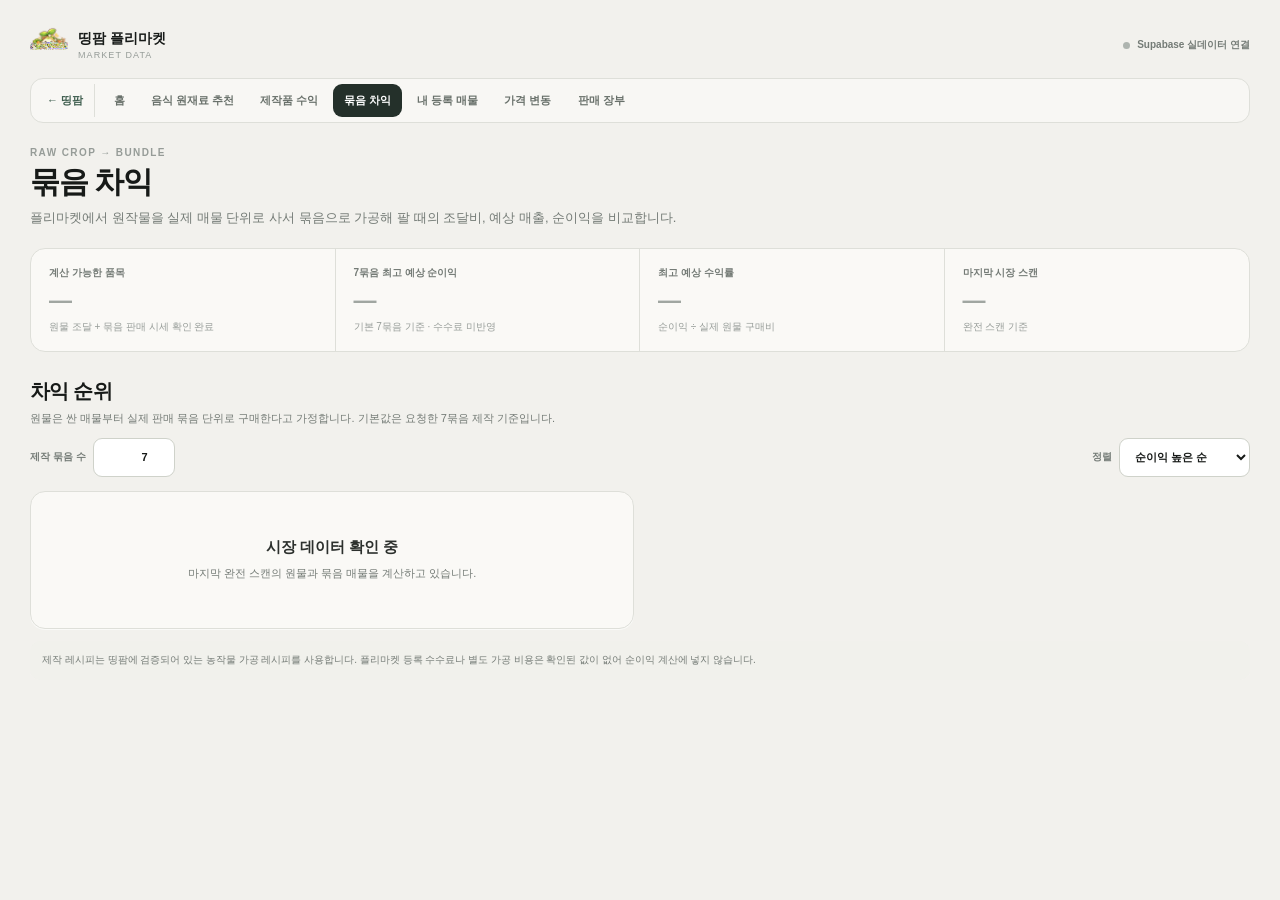
==== admin-market-bundle.html @ 26aa0b83 "feat: add bundle arbitrage page" ====
<!doctype html>
<html lang="ko">
<head>
  <meta charset="utf-8">
  <meta name="viewport" content="width=device-width,initial-scale=1">
  <meta name="robots" content="noindex,nofollow,noarchive">
  <meta name="color-scheme" content="light">
  <title>묶음 차익 | 띵팜 플리마켓</title>
  <link rel="stylesheet" href="admin-market.css?v=1.0.0">
  <link rel="icon" type="image/png" href="assets/brand/ddingfarm-logo.png">
</head>
<body>
  <main id="appView" class="shell">
    <div class="brandbar">
      <a class="brand" href="market.html">
        <img src="assets/brand/ddingfarm-logo.png" alt="띵팜">
        <span><strong>띵팜 플리마켓</strong><small>MARKET DATA</small></span>
      </a>
      <div class="top-actions"><span class="status-note">Supabase 실데이터 연결</span></div>
    </div>
    <nav class="navbar" aria-label="플리마켓 메뉴">
      <a href="index.html" class="site-back">← 띵팜</a>
      <a href="market.html">홈</a>
      <a href="admin-market-recommend.html">음식 원재료 추천</a>
      <a href="admin-market-crafting.html">제작품 수익</a>
      <a href="admin-market-bundle.html" class="active">묶음 차익</a>
      <a href="admin-market-listings.html">내 등록 매물</a>
      <a href="admin-market-history.html">가격 변동</a>
      <a href="admin-market-sales.html">판매 장부</a>
    </nav>

    <header class="topbar">
      <div>
        <p class="eyebrow">RAW CROP → BUNDLE</p>
        <h1>묶음 차익</h1>
        <p class="subtitle">플리마켓에서 원작물을 실제 매물 단위로 사서 묶음으로 가공해 팔 때의 조달비, 예상 매출, 순이익을 비교합니다.</p>
      </div>
    </header>

    <section class="metrics">
      <article class="metric"><div class="metric-head">계산 가능한 품목</div><div id="mReady" class="metric-value pending">—</div><div class="metric-foot">원물 조달 + 묶음 판매 시세 확인 완료</div></article>
      <article class="metric"><div class="metric-head">7묶음 최고 예상 순이익</div><div id="mBestNet" class="metric-value pending">—</div><div class="metric-foot">기본 7묶음 기준 · 수수료 미반영</div></article>
      <article class="metric"><div class="metric-head">최고 예상 수익률</div><div id="mBestRoi" class="metric-value pending">—</div><div class="metric-foot">순이익 ÷ 실제 원물 구매비</div></article>
      <article class="metric"><div class="metric-head">마지막 시장 스캔</div><div id="mScan" class="metric-value pending">—</div><div class="metric-foot">완전 스캔 기준</div></article>
    </section>

    <section class="section">
      <div class="section-head">
        <div><h2>차익 순위</h2><p>원물은 싼 매물부터 실제 판매 묶음 단위로 구매한다고 가정합니다. 기본값은 요청한 7묶음 제작 기준입니다.</p></div>
      </div>
      <div class="bundle-toolbar">
        <div class="bundle-toolbar-left">
          <label class="bundle-field">제작 묶음 수 <input id="targetBundles" type="number" min="1" max="999" step="1" value="7"></label>
        </div>
        <div class="bundle-toolbar-right">
          <label class="bundle-field">정렬
            <select id="bundleSort">
              <option value="net">순이익 높은 순</option>
              <option value="roi">수익률 높은 순</option>
              <option value="capital">필요 원금 낮은 순</option>
            </select>
          </label>
        </div>
      </div>
      <div id="bundleGrid" class="bundle-grid">
        <div class="panel empty-state"><strong>시장 데이터 확인 중</strong><p>마지막 완전 스캔의 원물과 묶음 매물을 계산하고 있습니다.</p></div>
      </div>
      <div class="bundle-note">제작 레시피는 띵팜에 검증되어 있는 농작물 가공 레시피를 사용합니다. 플리마켓 등록 수수료나 별도 가공 비용은 확인된 값이 없어 순이익 계산에 넣지 않습니다.</div>
    </section>
  </main>

  <div id="bundleBackdrop" class="sale-drawer-backdrop" aria-hidden="true">
    <aside class="sale-drawer bundle-drawer" role="dialog" aria-modal="true" aria-labelledby="bundleDrawerTitle">
      <div class="sale-drawer-head">
        <div><p class="eyebrow">BUNDLE DETAIL</p><h2 id="bundleDrawerTitle">묶음 차익 상세</h2></div>
        <button id="bundleDrawerClose" class="sale-drawer-close" type="button" aria-label="닫기">×</button>
      </div>
      <div id="bundleDrawerBody"></div>
    </aside>
  </div>

  <script src="admin-market-core.js?v=1.0.0"></script>
  <script src="admin-market-bundle.js?v=1.0.0"></script>
</body>
</html>
---- admin-market.css ----
:root{
  --bg:#f2f1ed;--paper:#faf9f6;--white:#fff;--ink:#171a18;--ink2:#2c302d;
  --muted:#747b76;--muted2:#969c98;--line:#dedfd9;--line2:#cfd2ca;
  --green:#194f3b;--green2:#256348;--greenSoft:#e6eee9;--amber:#8b641f;
  --amberSoft:#f7f0dd;--red:#a8473d;--redSoft:#faece9;--dark:#1d2320;
  --shadow:0 12px 35px rgba(29,34,30,.06);
  --font:"Pretendard","Pretendard Variable","Noto Sans KR",-apple-system,BlinkMacSystemFont,"Segoe UI",sans-serif;
}
*{box-sizing:border-box}
html{scroll-behavior:smooth}
body{margin:0;background:var(--bg);color:var(--ink);font-family:var(--font);font-size:14px;-webkit-font-smoothing:antialiased}
button,input,select{font:inherit}
button{cursor:pointer;color:inherit}
a{color:inherit}
button:focus-visible,input:focus-visible,select:focus-visible,a:focus-visible{outline:2px solid rgba(25,79,59,.35);outline-offset:2px}
.hidden{display:none!important}
.login{max-width:440px;margin:13vh auto 0;background:var(--white);border:1px solid var(--line);border-radius:18px;padding:26px;box-shadow:var(--shadow)}
.login h2{font-size:22px;margin:0 0 8px;letter-spacing:-.035em}
.login p{margin:0 0 18px;color:var(--muted);line-height:1.65}
.login-form{display:grid;grid-template-columns:1fr auto;gap:8px}
.login input{min-width:0;border:1px solid var(--line2);border-radius:10px;padding:12px 13px;outline:none;background:#fff}
.login input:focus{border-color:#8ca797;box-shadow:0 0 0 3px #edf3ef}
.login-msg{min-height:20px;margin-top:10px;color:var(--red);font-size:12px}
.shell{max-width:1480px;margin:0 auto;padding:26px 30px 72px}
.brandbar{display:flex;align-items:center;justify-content:space-between;gap:18px;margin-bottom:14px}
.brand{display:flex;align-items:center;gap:10px;text-decoration:none}
.brand img{width:38px;height:38px;object-fit:contain}
.brand strong{display:block;font-size:14px}
.brand small{display:block;margin-top:2px;color:var(--muted2);font-size:9px;letter-spacing:.12em}
.navbar{display:flex;align-items:center;gap:4px;overflow:auto;border:1px solid var(--line);background:rgba(250,249,246,.78);border-radius:13px;padding:5px;margin-bottom:24px}
.navbar a{flex:0 0 auto;text-decoration:none;padding:9px 11px;border-radius:9px;color:#68706a;font-size:11px;font-weight:760;white-space:nowrap}
.navbar a:hover{background:#fff;color:#202522}
.navbar a.active{background:#24302a;color:#fff}
.topbar{display:flex;justify-content:space-between;align-items:flex-start;gap:22px;margin-bottom:20px}
.eyebrow{margin:0 0 7px;color:var(--muted2);font-size:10px;font-weight:850;letter-spacing:.14em}
h1{margin:0;font-size:30px;line-height:1.12;letter-spacing:-.045em;font-weight:780}
.subtitle{margin:9px 0 0;color:var(--muted);font-size:13px;line-height:1.6}
.top-actions{display:flex;align-items:center;gap:8px}
.btn{border:1px solid var(--line2);background:var(--paper);border-radius:10px;height:39px;padding:0 14px;font-weight:750;font-size:12px}
.btn:hover{background:#fff;border-color:#bfc5be}
.btn.primary{background:var(--green);border-color:var(--green);color:#fff}
.btn.primary:hover{background:#143f30}
.preview-badge{display:inline-flex;align-items:center;gap:6px;border:1px solid #d8ded9;background:#f6f8f6;border-radius:999px;padding:6px 9px;color:#5e6962;font-size:10px;font-weight:750}
.preview-badge:before{content:"";width:6px;height:6px;border-radius:50%;background:#8ba596}
.panel{background:var(--paper);border:1px solid var(--line);border-radius:15px;box-shadow:0 1px 0 rgba(255,255,255,.65)}
.section{margin-top:26px}
.section-head{display:flex;justify-content:space-between;align-items:flex-end;gap:18px;margin-bottom:11px}
.section-head h2{font-size:20px;margin:0;letter-spacing:-.035em}
.section-head p{margin:5px 0 0;color:var(--muted);font-size:11px;line-height:1.5}
.scan-strip{display:grid;grid-template-columns:auto 1fr auto;align-items:center;gap:16px;border:1px solid var(--line);background:var(--paper);border-radius:14px;padding:15px 17px;margin-bottom:14px}
.scan-dot{width:10px;height:10px;border-radius:50%;background:#72a486;box-shadow:0 0 0 5px #e6eee9}\n.scan-dot.idle{background:#aeb4af;box-shadow:0 0 0 5px #eceeea}
.scan-dot.stale{background:#c18c2e;box-shadow:0 0 0 5px #f8efd9}
.scan-title{font-weight:800;font-size:13px}
.scan-copy{margin-top:4px;color:var(--muted);font-size:12px;line-height:1.45}
.scan-age{font-size:12px;font-weight:800;color:var(--green);white-space:nowrap}
.scan-age.stale{color:var(--amber)}
.metrics{display:grid;grid-template-columns:repeat(4,minmax(0,1fr));border:1px solid var(--line);border-radius:15px;background:var(--paper);overflow:hidden}
.metric{padding:17px 18px;min-height:94px;border-right:1px solid var(--line)}
.metric:last-child{border-right:0}
.metric-head{color:var(--muted);font-size:10px;font-weight:750}
.metric-value{margin-top:9px;font-size:23px;line-height:1;font-weight:820;letter-spacing:-.035em}
.metric-foot{margin-top:8px;color:var(--muted2);font-size:10px;line-height:1.4}
.cards{display:grid;grid-template-columns:repeat(3,minmax(0,1fr));gap:12px}
.link-card{display:block;text-decoration:none;padding:18px;transition:.15s ease}
.link-card:hover{transform:translateY(-2px);background:#fff;border-color:#cfd5ce}
.link-card .eyebrow{margin-bottom:11px}
.link-card h3{margin:0;font-size:16px;letter-spacing:-.025em}
.link-card p{margin:8px 0 0;color:var(--muted);font-size:11px;line-height:1.6}
.link-card strong{display:block;margin-top:16px;color:var(--green);font-size:11px}
.segmented{display:inline-flex;align-items:center;padding:4px;border:1px solid var(--line);border-radius:11px;background:#f7f6f3;gap:2px}
.segmented button{border:0;background:transparent;border-radius:8px;padding:8px 12px;color:#737a75;font-size:11px;font-weight:750;white-space:nowrap}
.segmented button.active{background:#fff;color:#202522;box-shadow:0 1px 3px rgba(31,37,33,.08),0 0 0 1px #e2e3de}
.table-wrap{overflow:auto;border-radius:15px}
table{width:100%;border-collapse:collapse;min-width:780px}
thead th{position:sticky;top:0;background:#f5f4f1;color:#7a817c;font-size:10px;text-align:left;font-weight:800;padding:11px 14px;border-bottom:1px solid var(--line);white-space:nowrap}
tbody td{padding:14px;border-bottom:1px solid #e6e6e1;vertical-align:middle}
tbody tr:last-child td{border-bottom:0}
tbody tr:hover{background:#fff}
.item-cell{display:flex;align-items:center;gap:10px}
.item-cell img{width:32px;height:32px;object-fit:contain;image-rendering:pixelated}
.item-name{font-weight:820}
.item-name small{display:block;margin-top:3px;color:var(--muted2);font-size:9px;font-weight:650}
.price{font-weight:820;font-variant-numeric:tabular-nums}
.price small{display:block;margin-top:3px;color:var(--muted2);font-size:9px;font-weight:650}
.up{color:#1e7654}.down{color:var(--red)}.flat{color:var(--muted)}
.notice{margin-top:14px;border:1px solid #e4d5ae;background:var(--amberSoft);color:#73551e;border-radius:12px;padding:13px 15px;font-size:11px;line-height:1.6}
.notice strong{display:block;margin-bottom:3px;color:#604616}
.empty{padding:58px 20px;text-align:center;color:var(--muted)}
.empty b{display:block;color:var(--ink2);font-size:15px;margin-bottom:7px}
@media(max-width:1000px){
  .cards{grid-template-columns:1fr 1fr}
  .metrics{grid-template-columns:1fr 1fr}
  .metric:nth-child(2){border-right:0}
  .metric:nth-child(-n+2){border-bottom:1px solid var(--line)}
}
@media(max-width:720px){
  .shell{padding:20px 14px 54px}
  .brandbar,.topbar,.section-head{align-items:flex-start;flex-direction:column}
  .top-actions{width:100%}
  .cards{grid-template-columns:1fr}
  .scan-strip{grid-template-columns:auto 1fr}.scan-age{grid-column:2}
}

.empty-state{padding:46px 22px;text-align:center;color:var(--muted)}
.empty-state strong{display:block;color:var(--ink2);font-size:15px;margin-bottom:7px}
.empty-state p{max-width:620px;margin:0 auto;font-size:11px;line-height:1.65}
.metric-value.pending{color:#a0a6a1}
button:disabled,select:disabled{cursor:not-allowed;opacity:.45}
.status-note{display:inline-flex;align-items:center;gap:7px;color:var(--muted);font-size:10px;font-weight:750}
.status-note:before{content:"";width:7px;height:7px;border-radius:50%;background:#aeb4af}

.market-toolbar{display:flex;align-items:center;justify-content:space-between;gap:12px;flex-wrap:wrap;margin-bottom:12px}
.market-toolbar-left,.market-toolbar-right{display:flex;align-items:center;gap:8px;flex-wrap:wrap}
.market-search{position:relative;min-width:280px}
.market-search input{width:100%;height:40px;border:1px solid var(--line2);background:#fff;border-radius:11px;padding:0 38px 0 13px;font-size:12px;outline:none}
.market-search input:focus{border-color:#8ca797;box-shadow:0 0 0 3px #edf3ef}
.market-search:after{content:"⌕";position:absolute;right:13px;top:50%;transform:translateY(-52%);color:var(--muted2);font-size:18px;pointer-events:none}
.market-sort{height:40px;border:1px solid var(--line2);background:#fff;border-radius:11px;padding:0 32px 0 12px;font-size:11px;font-weight:750;color:var(--ink2)}
.market-count{color:var(--muted);font-size:10px;font-weight:750}
.offer-main{font-weight:850;font-variant-numeric:tabular-nums;white-space:nowrap}
.offer-sub{display:block;margin-top:4px;color:var(--muted2);font-size:9px;font-weight:650;white-space:nowrap}
.market-badge{display:inline-flex;align-items:center;border-radius:999px;padding:4px 7px;font-size:9px;font-weight:800;white-space:nowrap}
.market-badge.ok{background:var(--greenSoft);color:var(--green)}
.market-badge.warn{background:var(--amberSoft);color:var(--amber)}
.market-badge.danger{background:var(--redSoft);color:var(--red)}
.market-badge.muted{background:#eceeeb;color:#737b76}
.market-pagination{display:flex;align-items:center;justify-content:center;gap:5px;margin-top:14px;flex-wrap:wrap}
.market-pagination button{min-width:34px;height:34px;border:1px solid var(--line);background:var(--paper);border-radius:9px;font-size:10px;font-weight:800}
.market-pagination button:hover{background:#fff;border-color:#c7cbc5}
.market-pagination button.active{background:var(--dark);border-color:var(--dark);color:#fff}
.market-pagination button:disabled{opacity:.35}
.table-note{color:var(--muted2);font-size:9px;line-height:1.45}
.shop-cell strong{display:block;font-size:11px}
.shop-cell small{display:block;margin-top:3px;color:var(--muted2);font-size:9px}
@media(max-width:720px){
  .market-toolbar,.market-toolbar-left,.market-toolbar-right{width:100%}
  .market-toolbar-right{align-items:stretch}
  .market-search{min-width:0;flex:1 1 100%}
  .market-sort{width:100%}
}

/* market-strategy-v0.6 */
.strategy-grid{display:grid;grid-template-columns:repeat(3,minmax(0,1fr));gap:12px}
.strategy-card{padding:17px 18px;position:relative;overflow:hidden}
.strategy-card:before{content:"";position:absolute;left:0;top:0;bottom:0;width:3px;background:#2f6a50}
.strategy-rank{color:var(--muted2);font-size:9px;font-weight:850;letter-spacing:.1em}
.strategy-title{margin:6px 0 12px;font-size:16px;font-weight:850;letter-spacing:-.03em}
.strategy-main{display:grid;grid-template-columns:1fr 1fr;gap:10px}
.strategy-kv{padding:10px 11px;background:#f5f5f1;border:1px solid #e3e4de;border-radius:10px}
.strategy-kv span{display:block;color:var(--muted2);font-size:9px;font-weight:750}
.strategy-kv strong{display:block;margin-top:4px;font-size:13px;font-weight:850;font-variant-numeric:tabular-nums}
.strategy-meta{display:flex;align-items:center;gap:6px;flex-wrap:wrap;margin-top:11px;color:var(--muted);font-size:9px}
.strategy-action{margin-top:12px;width:100%;height:35px;border:1px solid var(--line2);background:#fff;border-radius:9px;font-size:10px;font-weight:800}
.strategy-action:hover{border-color:#9eaaa1;background:#f8faf8}
.calculator-panel{padding:17px 18px}
.calc-grid{display:grid;grid-template-columns:1.35fr .8fr .8fr 1.2fr;gap:10px;align-items:end}
.calc-field label{display:block;margin-bottom:6px;color:var(--muted);font-size:9px;font-weight:800}
.calc-field input{width:100%;height:40px;border:1px solid var(--line2);background:#fff;border-radius:10px;padding:0 12px;outline:none}
.calc-field input:focus{border-color:#8ca797;box-shadow:0 0 0 3px #edf3ef}
.calc-result{min-height:40px;border:1px solid #dfe3dd;background:#f6f8f6;border-radius:10px;padding:9px 11px}
.calc-result strong{display:block;font-size:12px}
.calc-result small{display:block;margin-top:3px;color:var(--muted);font-size:9px;line-height:1.45}
.calc-foot{margin-top:10px;color:var(--muted2);font-size:9px;line-height:1.55}
.seller-details{min-width:180px}
.seller-details summary{cursor:pointer;list-style:none;color:var(--green);font-size:10px;font-weight:800}
.seller-details summary::-webkit-details-marker{display:none}
.seller-details summary:after{content:" +";color:var(--muted2)}
.seller-details[open] summary:after{content:" −"}
.seller-list{display:grid;gap:6px;margin-top:8px}
.seller-row{padding:7px 8px;background:#f5f5f1;border:1px solid #e4e5df;border-radius:8px}
.seller-row strong{display:block;font-size:10px}
.seller-row small{display:block;margin-top:2px;color:var(--muted2);font-size:8px;line-height:1.4}
.market-purpose{display:inline-flex;align-items:center;gap:6px;margin-left:6px;color:var(--muted2);font-size:9px;font-weight:700}
.market-purpose:before{content:"";width:5px;height:5px;border-radius:50%;background:#8ca797}
@media(max-width:1100px){
  .strategy-grid{grid-template-columns:1fr 1fr}
  .calc-grid{grid-template-columns:1fr 1fr}
}
@media(max-width:720px){
  .strategy-grid{grid-template-columns:1fr}
  .calc-grid{grid-template-columns:1fr}
}


/* market-strategy-v0.8 */
.sale-strategy-btn{border:1px solid #c8d8cf;background:#f4f8f5;color:#194f3b;border-radius:8px;padding:8px 11px;font:inherit;font-size:10px;font-weight:850;white-space:nowrap;cursor:pointer;transition:.16s ease}
.sale-strategy-btn:hover{background:#eaf3ed;border-color:#9fbead;transform:translateY(-1px)}
.sale-drawer-backdrop{position:fixed;inset:0;z-index:90;background:rgba(22,30,25,.28);opacity:0;pointer-events:none;transition:opacity .2s ease}
.sale-drawer-backdrop.open{opacity:1;pointer-events:auto}
.sale-drawer{position:absolute;top:0;right:0;width:min(470px,94vw);height:100%;overflow:auto;background:#faf9f6;border-left:1px solid #d9ddd7;box-shadow:-20px 0 50px rgba(28,42,33,.14);transform:translateX(100%);transition:transform .24s ease;padding:24px}
.sale-drawer-backdrop.open .sale-drawer{transform:translateX(0)}
.sale-drawer-head{display:flex;align-items:flex-start;justify-content:space-between;gap:16px;padding-bottom:18px;border-bottom:1px solid var(--line)}
.sale-drawer-head h2{margin:4px 0 0;font-size:24px;letter-spacing:-.04em}
.sale-drawer-close{width:36px;height:36px;border:1px solid var(--line2);border-radius:9px;background:#fff;cursor:pointer;font-size:20px;line-height:1}
.sale-drawer-summary{display:grid;grid-template-columns:repeat(2,minmax(0,1fr));gap:10px;margin:18px 0}
.sale-drawer-summary>div,.sale-result-card{border:1px solid var(--line);border-radius:11px;background:#fff;padding:13px}
.sale-drawer-summary span,.sale-result-card span{display:block;color:var(--muted2);font-size:9px;font-weight:850}
.sale-drawer-summary strong,.sale-result-card strong{display:block;margin-top:5px;font-size:15px;letter-spacing:-.025em}
.sale-drawer-inputs{display:grid;grid-template-columns:1fr 1fr;gap:10px;margin:18px 0}
.sale-drawer-inputs label{display:block;font-size:10px;font-weight:850;color:var(--muted);margin-bottom:6px}
.sale-drawer-inputs input{width:100%;height:42px;border:1px solid var(--line2);background:#fff;border-radius:9px;padding:0 11px;font:inherit;font-size:13px}
.sale-drawer-result{display:grid;gap:10px}
.sale-result-card.primary{border-color:#a9c9b7;background:#f0f7f3}
.sale-result-card.primary strong{font-size:23px;color:#174c39}
.sale-drawer-note{margin-top:14px;padding:12px;border-radius:9px;background:#f0f0eb;color:var(--muted);font-size:10px;line-height:1.7}
.food-mode-bar{display:flex;justify-content:flex-end;margin:-2px 0 12px}
.ingredient-excluded{display:inline-block;margin-left:6px;padding:2px 6px;border-radius:999px;background:#f0eee7;color:#8b7657;font-size:8px;font-weight:850;vertical-align:middle}
@media(max-width:720px){.sale-drawer{width:100%;padding:18px}.sale-drawer-summary,.sale-drawer-inputs{grid-template-columns:1fr}}


/* market-public-v1.0 */
.navbar .site-back{margin-right:4px;border-right:1px solid var(--line);border-radius:8px 0 0 8px;color:#3f5e4f}
.bundle-toolbar{display:flex;justify-content:space-between;gap:12px;align-items:center;flex-wrap:wrap;margin-bottom:14px}
.bundle-toolbar-left,.bundle-toolbar-right{display:flex;align-items:center;gap:8px;flex-wrap:wrap}
.bundle-field{display:flex;align-items:center;gap:7px;color:var(--muted);font-size:10px;font-weight:800}
.bundle-field input,.bundle-field select{height:39px;border:1px solid var(--line2);background:#fff;border-radius:9px;padding:0 11px;font:inherit;font-size:11px;font-weight:760;color:var(--ink)}
.bundle-field input{width:82px;text-align:right}
.bundle-grid{display:grid;grid-template-columns:repeat(2,minmax(0,1fr));gap:12px}
.bundle-card{padding:18px;position:relative;overflow:hidden}
.bundle-card:before{content:"";position:absolute;left:0;top:0;bottom:0;width:3px;background:#2f6a50}
.bundle-card.unavailable:before{background:#b7bcb8}
.bundle-card-head{display:flex;justify-content:space-between;align-items:flex-start;gap:12px}
.bundle-card-title{display:flex;align-items:center;gap:10px}
.bundle-card-title img{width:38px;height:38px;object-fit:contain;image-rendering:pixelated;background:#f4f3ef;border:1px solid #e4e5df;border-radius:10px;padding:4px}
.bundle-rank{font-size:9px;color:var(--muted2);font-weight:850;letter-spacing:.1em}
.bundle-card h3{margin:4px 0 0;font-size:17px;letter-spacing:-.035em}
.bundle-recipe{margin-top:4px;color:var(--muted);font-size:10px}
.bundle-profit{font-size:24px;font-weight:880;letter-spacing:-.045em;text-align:right}
.bundle-profit.positive{color:#176a4c}.bundle-profit.negative{color:#b44c47}.bundle-profit.muted{color:#8a918c}
.bundle-profit small{display:block;margin-top:5px;font-size:9px;color:var(--muted2);font-weight:750;letter-spacing:0}
.bundle-kpis{display:grid;grid-template-columns:repeat(3,1fr);gap:8px;margin-top:15px}
.bundle-kpi{padding:10px;background:#f5f5f1;border:1px solid #e3e4de;border-radius:10px}
.bundle-kpi span{display:block;color:var(--muted2);font-size:9px;font-weight:780}
.bundle-kpi strong{display:block;margin-top:4px;font-size:12px;font-weight:850;font-variant-numeric:tabular-nums}
.bundle-card-foot{display:flex;align-items:center;justify-content:space-between;gap:10px;margin-top:13px}
.bundle-card-foot small{color:var(--muted2);font-size:9px;line-height:1.5}
.bundle-detail-btn{border:1px solid #cfd7d1;background:#fff;color:#245b43;border-radius:9px;padding:8px 11px;font-size:10px;font-weight:850;cursor:pointer;white-space:nowrap}
.bundle-detail-btn:hover{background:#eff6f2;border-color:#a9c4b5}
.bundle-drawer{width:min(620px,96vw)}
.bundle-section{margin-top:20px}
.bundle-section h3{margin:0 0 9px;font-size:14px;letter-spacing:-.02em}
.bundle-summary-grid{display:grid;grid-template-columns:repeat(2,minmax(0,1fr));gap:9px}
.bundle-summary-box{border:1px solid var(--line);background:#fff;border-radius:10px;padding:12px}
.bundle-summary-box span{display:block;color:var(--muted2);font-size:9px;font-weight:800}
.bundle-summary-box strong{display:block;margin-top:5px;font-size:15px}
.bundle-summary-box.hero{background:#eff7f2;border-color:#a9c9b7}
.bundle-summary-box.hero strong{font-size:21px;color:#174c39}
.bundle-mini-table{width:100%;min-width:0}
.bundle-mini-table th{font-size:9px;padding:9px 8px}
.bundle-mini-table td{font-size:10px;padding:10px 8px}
.bundle-mini-table .shop-cell small{max-width:220px;overflow:hidden;text-overflow:ellipsis;white-space:nowrap}
.bundle-note{margin-top:12px;padding:11px 12px;border-radius:10px;background:#f1f1ec;color:var(--muted);font-size:10px;line-height:1.65}
@media(max-width:900px){.bundle-grid{grid-template-columns:1fr}.bundle-kpis{grid-template-columns:1fr 1fr 1fr}}
@media(max-width:620px){.bundle-kpis{grid-template-columns:1fr}.bundle-summary-grid{grid-template-columns:1fr}.bundle-card-head{align-items:center}.bundle-profit{font-size:20px}.navbar .site-back{position:sticky;left:0;background:var(--paper);z-index:2}}
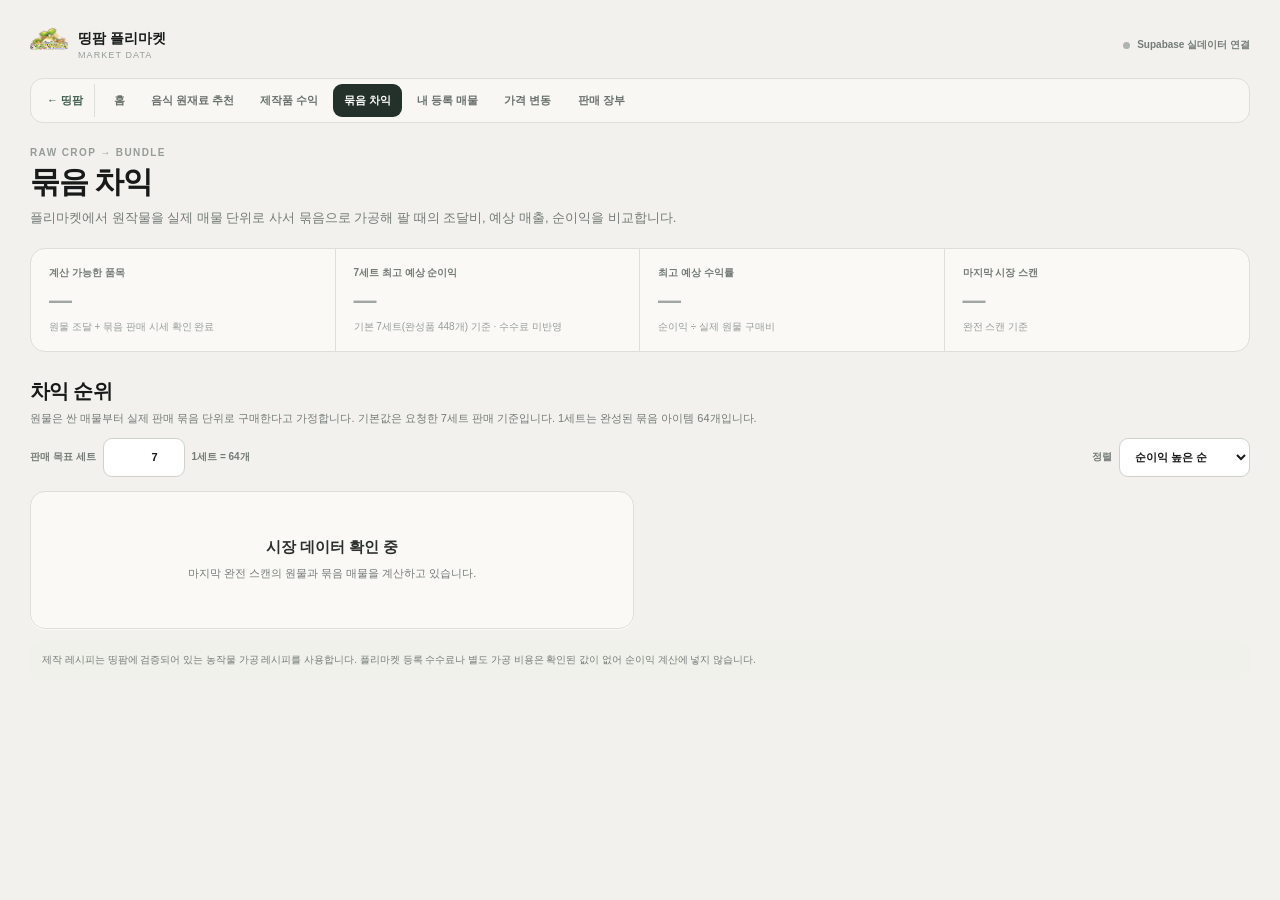
==== commit a2871fe1: "fix: calculate bundle arbitrage by Minecraft stacks" ====
--- a/admin-market-bundle.html
+++ b/admin-market-bundle.html
@@ -39,18 +39,18 @@
 
     <section class="metrics">
       <article class="metric"><div class="metric-head">계산 가능한 품목</div><div id="mReady" class="metric-value pending">—</div><div class="metric-foot">원물 조달 + 묶음 판매 시세 확인 완료</div></article>
-      <article class="metric"><div class="metric-head">7묶음 최고 예상 순이익</div><div id="mBestNet" class="metric-value pending">—</div><div class="metric-foot">기본 7묶음 기준 · 수수료 미반영</div></article>
+      <article class="metric"><div class="metric-head">7세트 최고 예상 순이익</div><div id="mBestNet" class="metric-value pending">—</div><div class="metric-foot">기본 7세트(완성품 448개) 기준 · 수수료 미반영</div></article>
       <article class="metric"><div class="metric-head">최고 예상 수익률</div><div id="mBestRoi" class="metric-value pending">—</div><div class="metric-foot">순이익 ÷ 실제 원물 구매비</div></article>
       <article class="metric"><div class="metric-head">마지막 시장 스캔</div><div id="mScan" class="metric-value pending">—</div><div class="metric-foot">완전 스캔 기준</div></article>
     </section>
 
     <section class="section">
       <div class="section-head">
-        <div><h2>차익 순위</h2><p>원물은 싼 매물부터 실제 판매 묶음 단위로 구매한다고 가정합니다. 기본값은 요청한 7묶음 제작 기준입니다.</p></div>
+        <div><h2>차익 순위</h2><p>원물은 싼 매물부터 실제 판매 묶음 단위로 구매한다고 가정합니다. 기본값은 요청한 7세트 판매 기준입니다. 1세트는 완성된 묶음 아이템 64개입니다.</p></div>
       </div>
       <div class="bundle-toolbar">
         <div class="bundle-toolbar-left">
-          <label class="bundle-field">제작 묶음 수 <input id="targetBundles" type="number" min="1" max="999" step="1" value="7"></label>
+          <label class="bundle-field">판매 목표 세트 <input id="targetSets" type="number" min="1" max="99" step="1" value="7"> <span>1세트 = 64개</span></label>
         </div>
         <div class="bundle-toolbar-right">
           <label class="bundle-field">정렬
@@ -80,6 +80,6 @@
   </div>
 
   <script src="admin-market-core.js?v=1.0.0"></script>
-  <script src="admin-market-bundle.js?v=1.0.0"></script>
+  <script src="admin-market-bundle.js?v=1.0.1"></script>
 </body>
 </html>
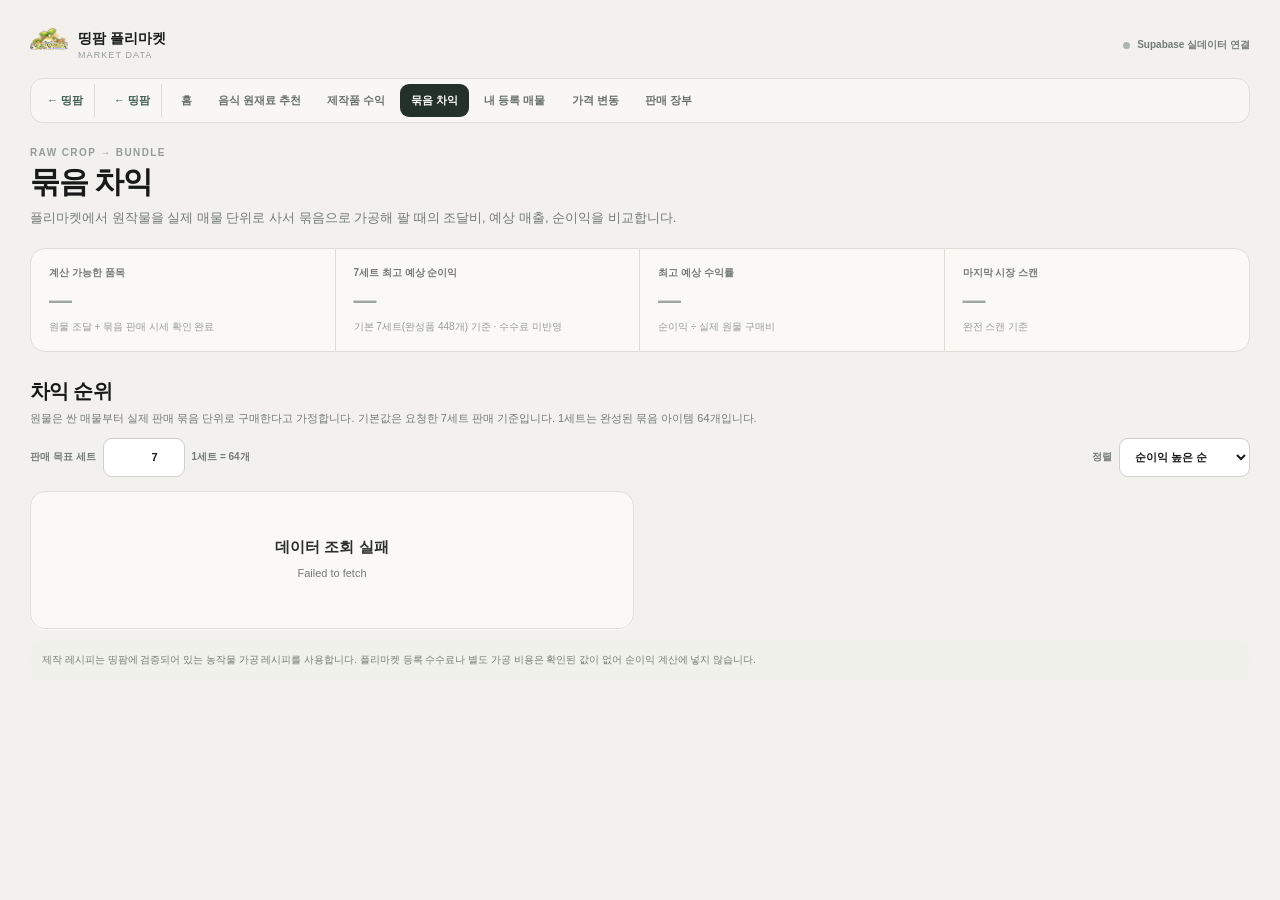
==== commit 4adf3b2c: "chore: refresh bundle arbitrage calculator" ====
--- a/admin-market-bundle.html
+++ b/admin-market-bundle.html
@@ -80,6 +80,6 @@
   </div>
 
   <script src="admin-market-core.js?v=1.0.0"></script>
-  <script src="admin-market-bundle.js?v=1.0.1"></script>
+  <script src="admin-market-bundle.js?v=1.0.2"></script>
 </body>
 </html>
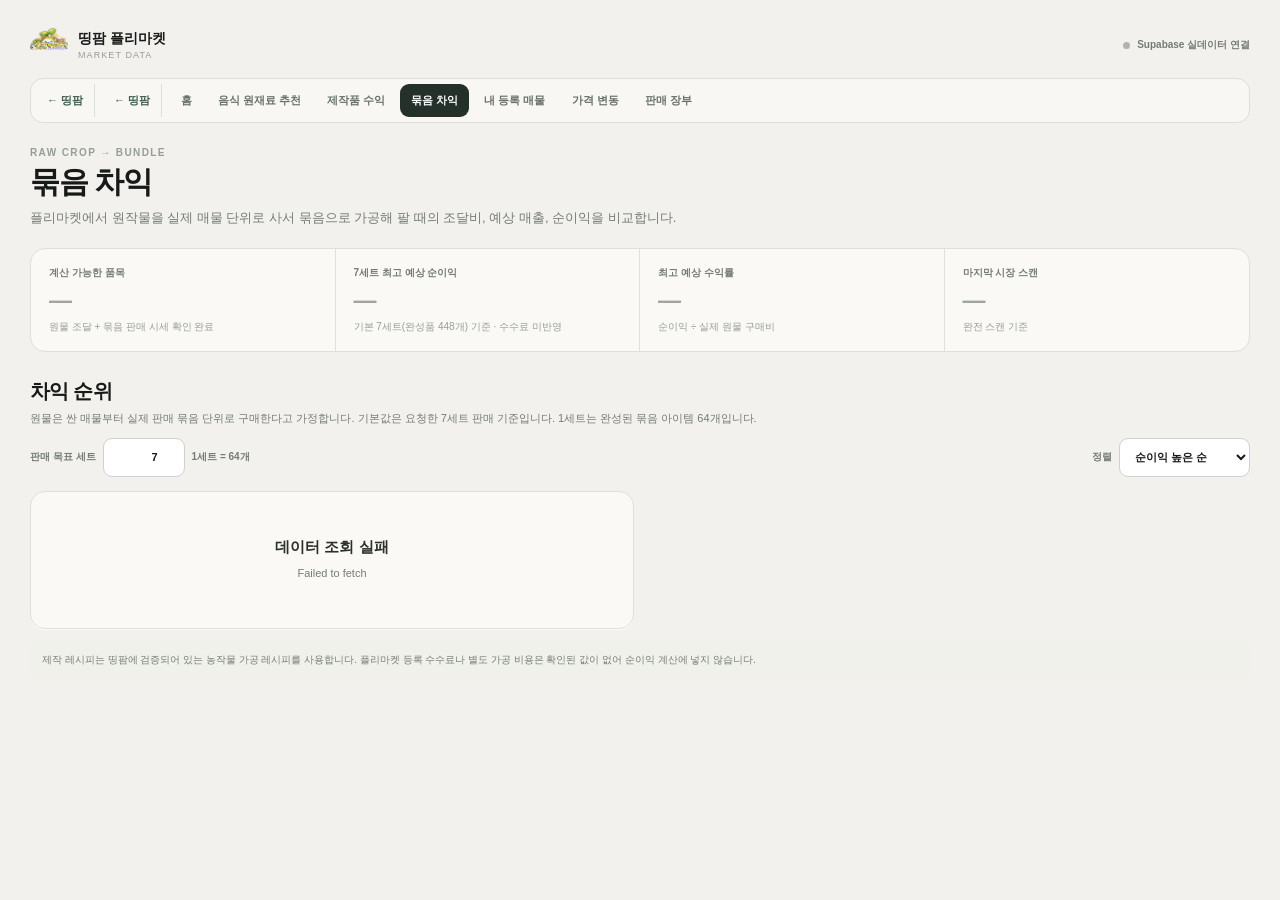
==== commit afee7be4: "chore: refresh final bundle calculator script" ====
--- a/admin-market-bundle.html
+++ b/admin-market-bundle.html
@@ -80,6 +80,6 @@
   </div>
 
   <script src="admin-market-core.js?v=1.0.0"></script>
-  <script src="admin-market-bundle.js?v=1.0.2"></script>
+  <script src="admin-market-bundle.js?v=1.0.3"></script>
 </body>
 </html>
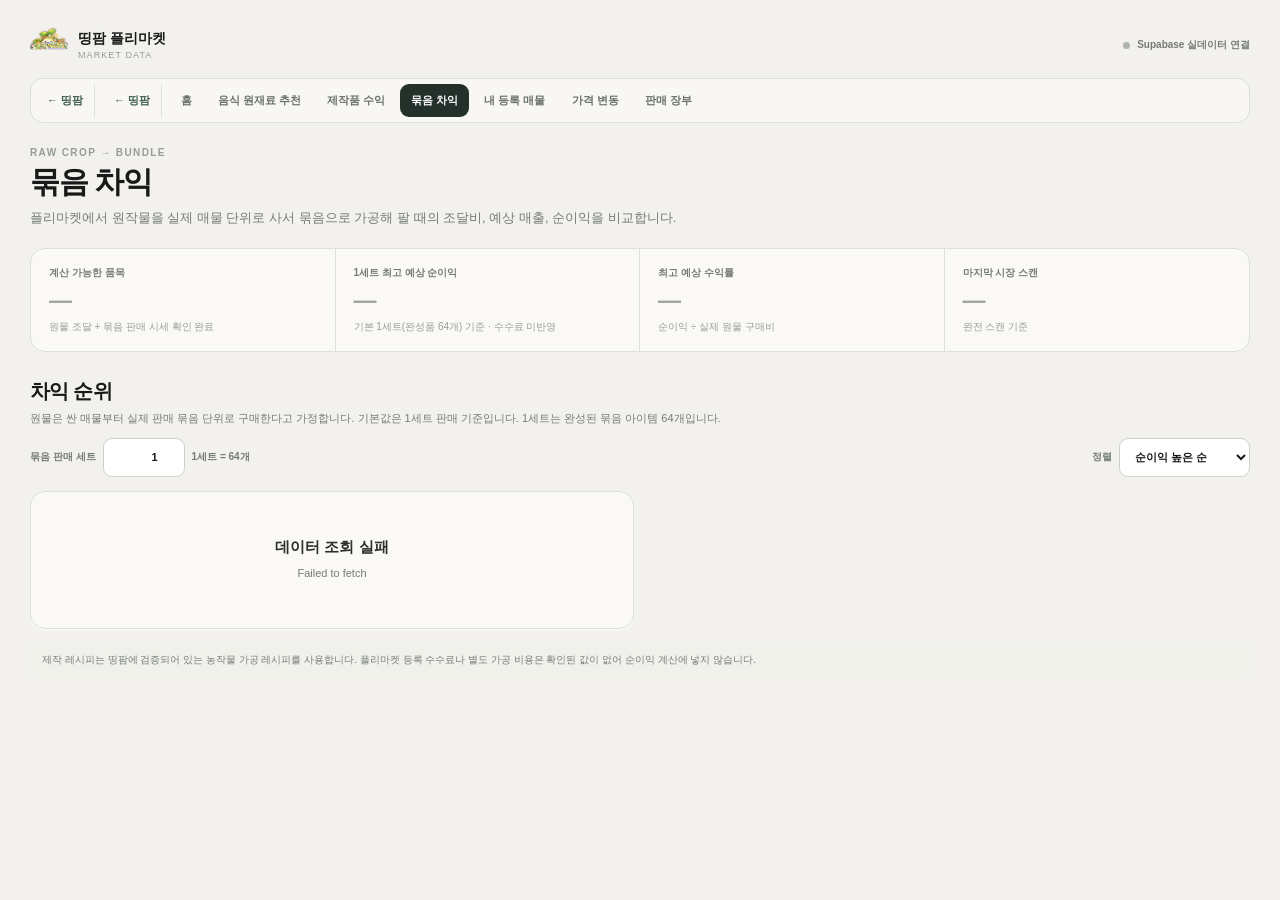
==== commit c0a4598a: "ui: clarify bundle sale stack label and default to one stack" ====
--- a/admin-market-bundle.html
+++ b/admin-market-bundle.html
@@ -39,18 +39,18 @@
 
     <section class="metrics">
       <article class="metric"><div class="metric-head">계산 가능한 품목</div><div id="mReady" class="metric-value pending">—</div><div class="metric-foot">원물 조달 + 묶음 판매 시세 확인 완료</div></article>
-      <article class="metric"><div class="metric-head">7세트 최고 예상 순이익</div><div id="mBestNet" class="metric-value pending">—</div><div class="metric-foot">기본 7세트(완성품 448개) 기준 · 수수료 미반영</div></article>
+      <article class="metric"><div class="metric-head">1세트 최고 예상 순이익</div><div id="mBestNet" class="metric-value pending">—</div><div class="metric-foot">기본 1세트(완성품 64개) 기준 · 수수료 미반영</div></article>
       <article class="metric"><div class="metric-head">최고 예상 수익률</div><div id="mBestRoi" class="metric-value pending">—</div><div class="metric-foot">순이익 ÷ 실제 원물 구매비</div></article>
       <article class="metric"><div class="metric-head">마지막 시장 스캔</div><div id="mScan" class="metric-value pending">—</div><div class="metric-foot">완전 스캔 기준</div></article>
     </section>
 
     <section class="section">
       <div class="section-head">
-        <div><h2>차익 순위</h2><p>원물은 싼 매물부터 실제 판매 묶음 단위로 구매한다고 가정합니다. 기본값은 요청한 7세트 판매 기준입니다. 1세트는 완성된 묶음 아이템 64개입니다.</p></div>
+        <div><h2>차익 순위</h2><p>원물은 싼 매물부터 실제 판매 묶음 단위로 구매한다고 가정합니다. 기본값은 1세트 판매 기준입니다. 1세트는 완성된 묶음 아이템 64개입니다.</p></div>
       </div>
       <div class="bundle-toolbar">
         <div class="bundle-toolbar-left">
-          <label class="bundle-field">판매 목표 세트 <input id="targetSets" type="number" min="1" max="99" step="1" value="7"> <span>1세트 = 64개</span></label>
+          <label class="bundle-field">묶음 판매 세트 <input id="targetSets" type="number" min="1" max="99" step="1" value="1"> <span>1세트 = 64개</span></label>
         </div>
         <div class="bundle-toolbar-right">
           <label class="bundle-field">정렬
@@ -80,6 +80,6 @@
   </div>
 
   <script src="admin-market-core.js?v=1.0.0"></script>
-  <script src="admin-market-bundle.js?v=1.0.3"></script>
+  <script src="admin-market-bundle.js?v=1.0.4"></script>
 </body>
 </html>
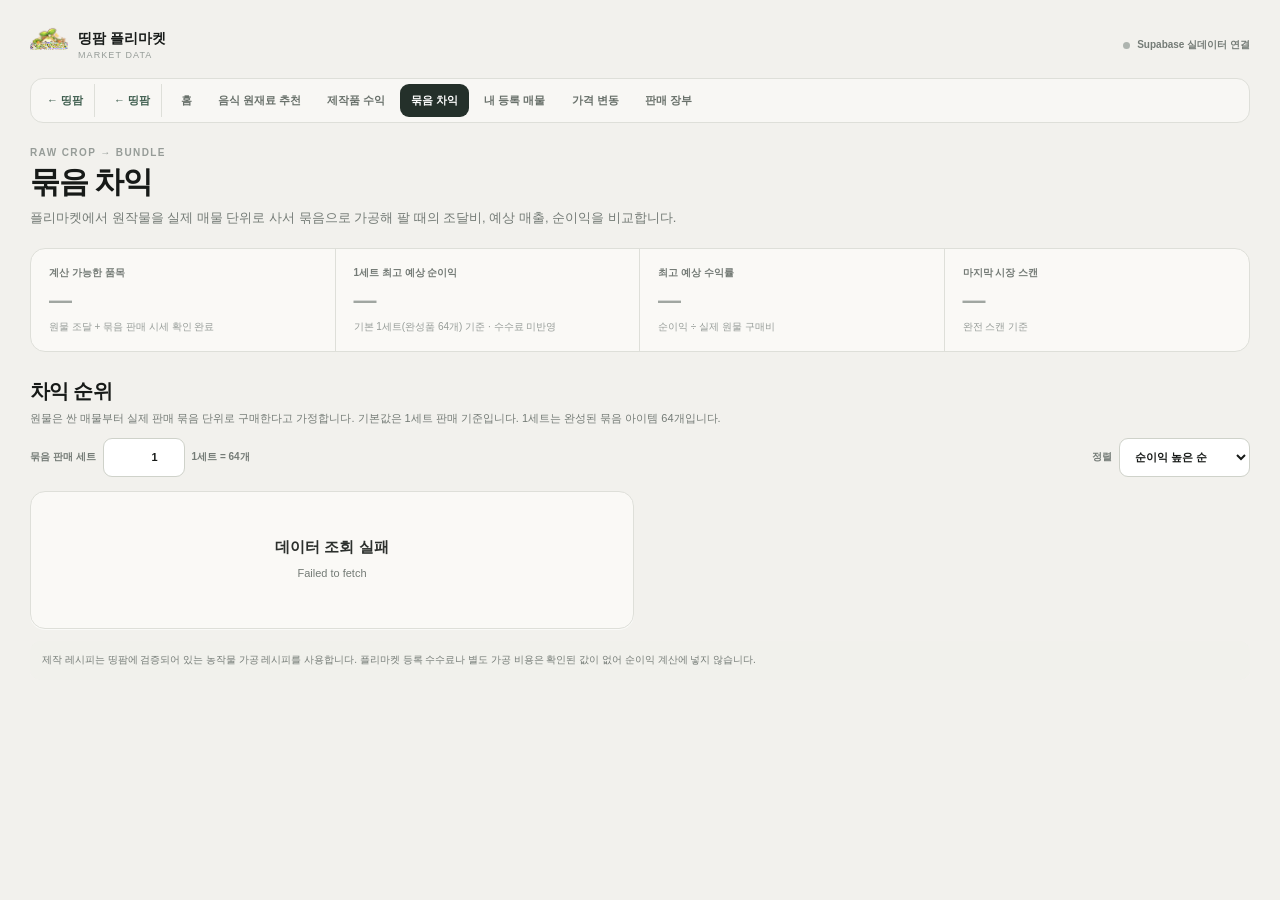
==== commit 6c4f7843: "chore: refresh bundle profit calculator cache" ====
--- a/admin-market-bundle.html
+++ b/admin-market-bundle.html
@@ -80,6 +80,6 @@
   </div>
 
   <script src="admin-market-core.js?v=1.0.0"></script>
-  <script src="admin-market-bundle.js?v=1.0.4"></script>
+  <script src="admin-market-bundle.js?v=1.0.5"></script>
 </body>
 </html>
--- a/admin-market.css
+++ b/admin-market.css
@@ -253,3 +253,56 @@
 .bundle-note{margin-top:12px;padding:11px 12px;border-radius:10px;background:#f1f1ec;color:var(--muted);font-size:10px;line-height:1.65}
 @media(max-width:900px){.bundle-grid{grid-template-columns:1fr}.bundle-kpis{grid-template-columns:1fr 1fr 1fr}}
 @media(max-width:620px){.bundle-kpis{grid-template-columns:1fr}.bundle-summary-grid{grid-template-columns:1fr}.bundle-card-head{align-items:center}.bundle-profit{font-size:20px}.navbar .site-back{position:sticky;left:0;background:var(--paper);z-index:2}}
+
+
+/* own-listings-in-strategy-v1 */
+.strategy-actions{display:grid;grid-template-columns:minmax(0,1fr) auto;gap:8px;margin-top:12px}
+.strategy-actions .strategy-action{margin-top:0}
+.market-action-stack{display:flex;align-items:center;gap:6px;flex-wrap:wrap}
+.own-listing-btn{border:1px solid #b8cbbf;background:#eef5f1;color:#194f3b;border-radius:9px;padding:9px 11px;font-size:10px;font-weight:850;white-space:nowrap;cursor:pointer;transition:.15s ease}
+.own-listing-btn:hover{background:#e3efe8;border-color:#8eae9c;transform:translateY(-1px)}
+.own-listing-btn.compact{padding:7px 9px;font-size:9px}
+.own-listing-callout{display:flex;align-items:center;justify-content:space-between;gap:12px;margin:15px 0 -4px;padding:12px 13px;border:1px solid #b9d1c3;background:#eef6f1;border-radius:11px}
+.own-listing-callout>div{min-width:0}
+.own-listing-callout strong{display:block;color:#174c39;font-size:11px}
+.own-listing-callout span{display:block;margin-top:3px;color:#6e7d74;font-size:9px;line-height:1.45}
+.own-listing-drawer{width:min(520px,94vw)}
+.own-seller-note{margin:18px 0 10px;padding:13px;border:1px solid #c8d9cf;background:#f0f6f2;border-radius:11px}
+.own-seller-note.warn{border-color:#e3d4ae;background:#faf5e8}
+.own-seller-note span{display:block;color:var(--muted2);font-size:9px;font-weight:850}
+.own-seller-note strong{display:block;margin-top:4px;font-size:14px;color:#174c39}
+.own-seller-note.warn strong{color:#795a20}
+.own-seller-note small{display:block;margin-top:5px;color:var(--muted);font-size:9px;line-height:1.55}
+.own-listing-card{margin-top:10px;padding:14px;border:1px solid var(--line);background:#fff;border-radius:12px}
+.own-listing-card-head{display:flex;align-items:center;justify-content:space-between;gap:10px}
+.own-listing-card-head strong{font-size:15px;letter-spacing:-.025em}
+.own-listing-grid{display:grid;grid-template-columns:1fr 1fr;gap:8px;margin-top:12px}
+.own-listing-grid>div{padding:10px;background:#f6f6f2;border:1px solid #e4e5df;border-radius:9px}
+.own-listing-grid span{display:block;color:var(--muted2);font-size:9px;font-weight:800}
+.own-listing-grid b{display:block;margin-top:4px;font-size:12px}
+.own-listing-card>small{display:block;margin-top:9px;color:var(--muted2);font-size:8.5px;line-height:1.5}
+@media(max-width:720px){
+  .strategy-actions{grid-template-columns:1fr}
+  .own-listing-callout{align-items:flex-start;flex-direction:column}
+  .own-listing-grid{grid-template-columns:1fr}
+}
+
+
+/* own-price-guidance-v1 */
+.own-price-guide{margin-top:12px;padding:14px;border:1px solid #d8dcd7;background:#f7f7f4;border-radius:11px}
+.own-price-guide.high{border-color:#e3b9b4;background:#fbefed}
+.own-price-guide.low{border-color:#dfcf9f;background:#faf5e7}
+.own-price-guide.good{border-color:#a9cbb8;background:#eef7f1}
+.own-price-guide.muted{border-color:#d9dcd8;background:#f4f4f1}
+.own-price-guide-kicker{font-size:8px;font-weight:900;letter-spacing:.13em;color:var(--muted2)}
+.own-price-guide>strong{display:block;margin-top:5px;font-size:15px;letter-spacing:-.025em}
+.own-price-guide.high>strong{color:#9d443b}
+.own-price-guide.low>strong{color:#7a5c1e}
+.own-price-guide.good>strong{color:#174f39}
+.own-price-guide>p{margin:7px 0 0;color:#505853;font-size:10px;font-weight:720;line-height:1.6}
+.own-price-compare{display:grid;grid-template-columns:repeat(3,minmax(0,1fr));gap:7px;margin-top:12px}
+.own-price-compare>div{padding:9px 10px;border:1px solid rgba(100,110,103,.14);background:rgba(255,255,255,.72);border-radius:9px}
+.own-price-compare span{display:block;color:var(--muted2);font-size:8.5px;font-weight:800}
+.own-price-compare b{display:block;margin-top:4px;font-size:10.5px;font-variant-numeric:tabular-nums}
+.own-price-guide>small{display:block;margin-top:9px;color:var(--muted);font-size:8.5px;line-height:1.55}
+@media(max-width:520px){.own-price-compare{grid-template-columns:1fr}}
